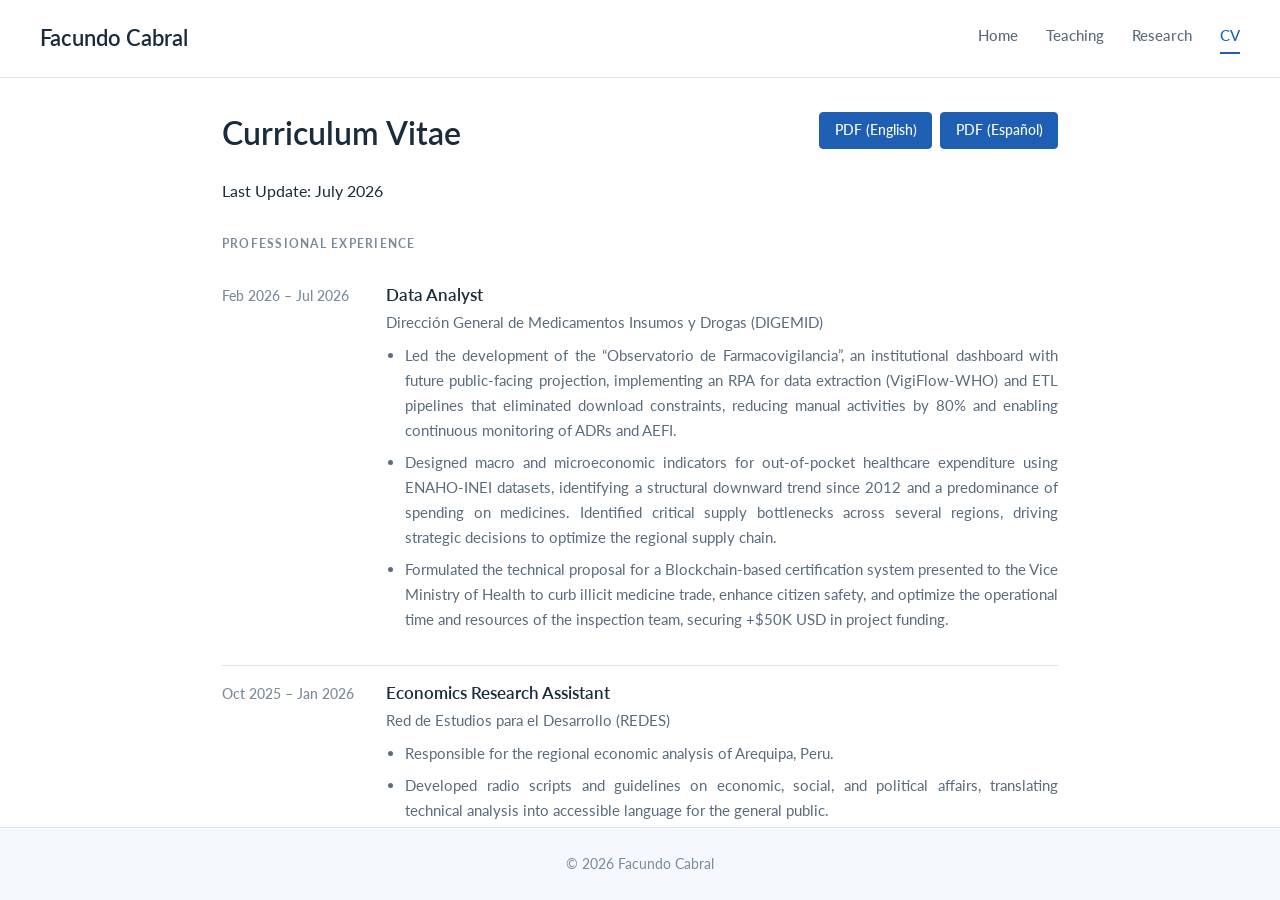
==== cv.html @ e1117934 "feat: july update" ====
<!DOCTYPE html>
<html lang="es">
<head>
  <meta charset="UTF-8">
  <meta name="viewport" content="width=device-width, initial-scale=1.0">
  <title>Facundo Cabral | CV</title>
  <meta name="description" content="Currículum Vitae de Facundo Cabral.">
  <link rel="icon" type="image/svg+xml" href="assets/favicon.png">
  <link rel="stylesheet" href="assets/css/styles.css">
</head>
<body>

  <header class="site-header">
    <div class="header-inner">
      <a href="index.html" class="site-title">Facundo Cabral</a>
      <nav class="site-nav">
        <a href="index.html">Home</a>
        <a href="teaching.html">Teaching</a>
        <a href="research.html">Research</a>
        <!--<a href="software.html">Software</a>-->
        <!--<a href="posts.html">Posts</a>-->
        <a href="cv.html" class="active">CV</a>
      </nav>
    </div>
  </header>

  <main class="page-single">

    <div style="display:flex;justify-content:space-between;align-items:flex-start;flex-wrap:wrap;gap:1rem;margin-bottom:1.5rem;">
      <h1 style="margin:0;">Curriculum Vitae</h1>
      <div style="display:flex;flex-wrap:wrap;gap:0.5rem;">
        <a href="assets/docs/cv_facv_en.pdf" target="_blank" rel="noopener noreferrer" class="btn btn-primary">PDF (English)</a>
        <a href="assets/docs/cv_facv_es.pdf" target="_blank" rel="noopener noreferrer" class="btn btn-primary">PDF (Español)</a>
      </div>
    </div>
    <p>Last Update: July 2026</p>

    <div class="cv-block">
      <h2 class="section-label">Professional Experience</h2>
      <div class="cv-entry">
        <div class="cv-date">Feb 2026 – Jul 2026</div>
        <div class="cv-detail">
          <div class="cv-detail">
            <h4>Data Analyst</h4>
            <p class="place">Dirección General de Medicamentos Insumos y Drogas (DIGEMID)</p>
            <ul class="cv-description">
                <li>Led the development of the “Observatorio de Farmacovigilancia”, an institutional dashboard with future public-facing projection, implementing an RPA for data extraction (VigiFlow-WHO) and ETL pipelines that eliminated download constraints, reducing manual activities by 80% and enabling continuous monitoring of ADRs and AEFI.</li>
                <li>Designed macro and microeconomic indicators for out-of-pocket healthcare expenditure using ENAHO-INEI datasets, identifying a structural downward trend since 2012 and a predominance of spending on medicines. Identified critical supply bottlenecks across several regions, driving strategic decisions to optimize the regional supply chain.</li>
                <li>Formulated the technical proposal for a Blockchain-based certification system presented to the Vice Ministry of Health to curb illicit medicine trade, enhance citizen safety, and optimize the operational time and resources of the inspection team, securing +$50K USD in project funding.</li>
            </ul>
        </div>
        </div>
      </div>
      <div class="cv-entry">
        <div class="cv-date">Oct 2025 – Jan 2026</div>
        <div class="cv-detail">
          <h4>Economics Research Assistant</h4>
          <p class="place">Red de Estudios para el Desarrollo (REDES)</p>
          <ul class="cv-description">
              <li>Responsible for the regional economic analysis of Arequipa, Peru.</li>
              <li>Developed radio scripts and guidelines on economic, social, and political affairs, translating technical analysis into accessible language for the general public.</li>
              <li>Processed official microdata (ENAHO, ENDES, EPEN, and Consulta Amigable) to construct structural indicators and descriptive visualizations for outreach products.</li>
          </ul>
      </div>
      </div>
      <div class="cv-entry">
        <div class="cv-date">Jun 2025 – Oct 2025</div>
        <div class="cv-detail">
          <h4>Engineering &amp; Data Intern</h4>
          <p class="place">BBVA in Peru</p>
          <ul class="cv-description">
              <li>Developed dashboards for analyzing and monitoring KPIs of disbursed mortgage loans (18MM+ PEN) and consumer loans (15MM+ PEN), enabling performance auditing of team metrics.</li>
              <li>Designed a Python ETL pipeline to process 50K+ records related to Net Promoter Score calculations in Operations factories, automating data loading and reducing manual intervention.</li>
          </ul>
      </div>
      </div>
    </div>

    <div class="cv-block">
      <h2 class="section-label">Education</h2>
      <div class="cv-entry">
        <div class="cv-date">Oct 2021 – Present</div>
        <div class="cv-detail">
          <h4>B.Sc. in Economics</h4>
          <p>Universidad Nacional Mayor de San Marcos (UNMSM)</p>
          <p> Thesis: <em>In progress</em></p>
          <p> GPA: 4.07 <em>(Top 10% of the class)</em></p>
        </div>
      </div>
    </div>
    
    <div class="cv-block">
      <h2 class="section-label">Software Skills</h2>
      <div class="skills-grid">
        <div class="skill-tag"><strong>Python</strong></div>
        <div class="skill-tag"><strong>R</strong></div>
        <div class="skill-tag"><strong>SQL</strong> (MS SQL Server)</div>
        <div class="skill-tag"><strong>Looker Studio</strong></div>
        <div class="skill-tag"><strong>Power BI</strong></div>
        <div class="skill-tag"><strong>Git / GitHub</strong></div>
        <div class="skill-tag"><strong>MS Excel</strong></div>
        <div class="skill-tag"><strong>MS Power Point</strong></div>
        <div class="skill-tag"><strong>MS Word</strong></div>
        <div class="skill-tag"><strong>LaTeX</strong></div>
        <div class="skill-tag"><strong>Quarto</strong></div>
      </div>
    </div>

    <div class="cv-block">
      <h2 class="section-label">Languages</h2>
      <ul>
        <li><strong>Spanish</strong> — Native</li>
        <li><strong>English</strong> — B1+</li>
      </ul>
    </div>

  </main>

  <footer class="site-footer">
    &copy; 2026 Facundo Cabral
  </footer>

</body>
</html>
---- assets/css/styles.css ----
@import url("https://fonts.googleapis.com/css2?family=Lato:ital,wght@0,300;0,400;0,700;0,900;1,300;1,400;1,700&display=swap");

/* =========================================================
   Portfolio – Professional Blue Theme
   ========================================================= */

:root {
  --color-bg: #ffffff;
  --color-surface: #f5f8fc;
  --color-surface-alt: #eef3fa;
  --color-border: #dde6f0;
  --color-text: #1a2b3c;
  --color-text-muted: #5a6b7c;
  --color-text-soft: #7a8a9a;
  --color-accent: #1f5fb3;
  --color-accent-hover: #154a8f;
  --color-accent-soft: #e6efff;

  --font-serif: "Lato", -apple-system, BlinkMacSystemFont, "Segoe UI", sans-serif;
  --font-sans: "Lato", -apple-system, BlinkMacSystemFont, "Segoe UI", sans-serif;
  --font-mono: "Lato", -apple-system, BlinkMacSystemFont, "Segoe UI", sans-serif;

  --max-width: 1200px;
  --sidebar-width: 280px;

  --radius-sm: 4px;
  --radius-md: 8px;
  --radius-lg: 12px;

  --shadow-sm: 0 1px 2px rgba(26, 43, 60, 0.04);
  --shadow-md: 0 4px 12px rgba(26, 43, 60, 0.08);

  --site-header-h: 4.5rem;
  --site-footer-h: 4.25rem;
}

* {
  box-sizing: border-box;
}

html {
  height: 100%;
  overflow: hidden;
  scroll-behavior: smooth;
}

body {
  margin: 0;
  padding: 0;
  height: 100%;
  overflow: hidden;
  font-family: var(--font-sans);
  font-size: 16px;
  line-height: 1.65;
  color: var(--color-text);
  background-color: var(--color-bg);
  -webkit-font-smoothing: antialiased;
  -moz-osx-font-smoothing: grayscale;
}

main {
  position: fixed;
  top: var(--site-header-h);
  bottom: var(--site-footer-h);
  left: 0;
  right: 0;
  overflow-y: auto;
  overscroll-behavior: contain;
}

/* =========================================================
   Typography
   ========================================================= */

h1, h2, h3, h4, h5, h6 {
  font-family: var(--font-serif);
  font-weight: 600;
  color: var(--color-text);
  margin-top: 0;
  line-height: 1.3;
}

h1 { font-size: 2rem; margin-bottom: 1rem; }
h2 { font-size: 1.6rem; margin-bottom: 0.85rem; }
h3 { font-size: 1.25rem; margin-bottom: 0.6rem; }
h4 { font-size: 1.05rem; margin-bottom: 0.5rem; }

p {
  margin: 0 0 1.1rem;
  text-align: justify;
}

a {
  color: var(--color-accent);
  text-decoration: none;
  border-bottom: 1px solid transparent;
  transition: color 0.15s ease, border-color 0.15s ease;
}

a:hover {
  color: var(--color-accent-hover);
  border-bottom-color: var(--color-accent-hover);
}

code {
  font-family: var(--font-mono);
  font-size: 0.9em;
  background: var(--color-surface);
  padding: 0.15em 0.4em;
  border-radius: var(--radius-sm);
  color: var(--color-text);
}

ul {
  padding-left: 1.4rem;
  margin: 0 0 1.1rem;
  text-align: justify;
}

ul li {
  margin-bottom: 0.5rem;
}

em { font-style: italic; }
strong { font-weight: 600; }

/* =========================================================
   Layout
   ========================================================= */

.site-header {
  position: fixed;
  top: 0;
  left: 0;
  right: 0;
  border-bottom: 1px solid var(--color-border);
  padding: 1.25rem 2rem;
  z-index: 100;
  backdrop-filter: blur(8px);
  background: rgba(255, 255, 255, 0.92);
}

.header-inner {
  max-width: var(--max-width);
  margin: 0 auto;
  display: flex;
  align-items: center;
  justify-content: space-between;
  gap: 1.5rem;
}

.site-title {
  font-family: var(--font-serif);
  font-size: 1.4rem;
  font-weight: 600;
  color: var(--color-text);
  border-bottom: none;
}

.site-title:hover {
  color: var(--color-accent);
  border-bottom: none;
}

.site-nav {
  display: flex;
  gap: 1.75rem;
}

.site-nav a {
  color: var(--color-text-muted);
  font-size: 0.95rem;
  font-weight: 500;
  border-bottom: 2px solid transparent;
  padding-bottom: 0.25rem;
}

.site-nav a:hover,
.site-nav a.active {
  color: var(--color-accent);
  border-bottom-color: var(--color-accent);
}

/* Main wrapper */

.page {
  max-width: var(--max-width);
  margin: 0 auto;
  padding: 2.5rem 2rem 4rem;
  display: grid;
  grid-template-columns: var(--sidebar-width) 1fr;
  gap: 3rem;
}

.page-single {
  max-width: 900px;
  margin: 0 auto;
  padding: 2.5rem 2rem 4rem;
}

/* =========================================================
   Sidebar
   ========================================================= */

.sidebar {
  background: var(--color-surface);
  border: 1px solid var(--color-border);
  border-radius: var(--radius-lg);
  padding: 1.75rem;
  position: sticky;
  top: 0;
  align-self: start;
}

.sidebar-photo {
  width: 100%;
  aspect-ratio: 1;
  border-radius: var(--radius-md);
  background: var(--color-accent-soft);
  margin-bottom: 1.25rem;
  overflow: hidden;
  display: block;
}

.sidebar-photo img {
  width: 100%;
  height: 100%;
  object-fit: cover;
  display: block;
}

.sidebar-name {
  font-family: var(--font-serif);
  font-size: 1.5rem;
  font-weight: 600;
  margin: 0 0 0.75rem;
  color: var(--color-text);
}

.sidebar-tags {
  list-style: none;
  padding: 0;
  margin: 0 0 1.5rem;
  font-size: 0.95rem;
  color: var(--color-text-muted);
}

.sidebar-tags li {
  margin-bottom: 0.25rem;
}

.sidebar-section-label {
  font-size: 0.75rem;
  font-weight: 600;
  letter-spacing: 0.08em;
  text-transform: uppercase;
  color: var(--color-text-soft);
  margin-bottom: 0.6rem;
}

.sidebar-links {
  list-style: none;
  padding: 0;
  margin: 0;
}

.sidebar-links li {
  margin-bottom: 0.55rem;
}

.sidebar-links a {
  display: flex;
  align-items: center;
  gap: 0.6rem;
  color: var(--color-text);
  font-size: 0.95rem;
  border-bottom: none;
}

.sidebar-links a:hover {
  color: var(--color-accent);
}

.sidebar-links svg {
  width: 18px;
  height: 18px;
  flex-shrink: 0;
  color: var(--color-accent);
}

/* =========================================================
   Content
   ========================================================= */

.content {
  min-width: 0;
}

.content p {
  font-size: 1.02rem;
  color: var(--color-text);
}

.section {
  margin-bottom: 3rem;
}

.section-label {
  font-size: 0.78rem;
  font-weight: 700;
  letter-spacing: 0.1em;
  text-transform: uppercase;
  color: var(--color-text-soft);
  margin: 2rem 0 1rem;
}

/* Affiliations row */

.affiliations {
  display: flex;
  flex-wrap: wrap;
  align-items: center;
  justify-content: center;
  gap: 2rem;
  margin-top: 20px;
}

/* Agregamos esto para quitar la línea del enlace */
.affiliations a {
  text-decoration: none;
  border-bottom: none;
  display: inline-block;
}

.affiliation-logo {
  height: 56px;
  width: auto;
  max-width: 110px;
  object-fit: contain;
  opacity: 0.65;
  filter: grayscale(100%);
  transition: opacity 0.2s, filter 0.2s, transform 0.2s;
  /* Asegura que no haya bordes fantasmas */
  border: none; 
  display: block; 
}

.affiliation-logo:hover {
  opacity: 1;
  filter: grayscale(0%);
  transform: scale(1.05); /* Un ligero toque para que se sienta interactivo */
}

/* Card list (papers, posts, software) */

.card-list {
  list-style: none;
  padding: 0;
  margin: 0;
  display: flex;
  flex-direction: column;
  gap: 1.25rem;
}

.card {
  background: var(--color-bg);
  border: 1px solid var(--color-border);
  border-radius: var(--radius-md);
  padding: 1.5rem 1.75rem;
  transition: border-color 0.2s, box-shadow 0.2s;
}

.card:hover {
  border-color: var(--color-accent);
  box-shadow: var(--shadow-md);
}

.card-meta {
  font-size: 0.85rem;
  color: var(--color-text-soft);
  margin-bottom: 0.5rem;
  display: flex;
  flex-wrap: wrap;
  gap: 0.75rem;
}

.card-meta .badge {
  background: var(--color-accent-soft);
  color: var(--color-accent-hover);
  padding: 0.15rem 0.55rem;
  border-radius: 999px;
  font-size: 0.75rem;
  font-weight: 600;
  text-transform: uppercase;
  letter-spacing: 0.05em;
}

.card-title {
  font-family: var(--font-serif);
  font-size: 1.15rem;
  font-weight: 600;
  margin: 0 0 0.5rem;
  color: var(--color-text);
}

.card-subtitle {
  font-size: 0.95rem;
  color: var(--color-text-muted);
  margin: 0 0 0.75rem;
  font-style: italic;
}

.card-description {
  font-size: 0.95rem;
  color: var(--color-text-muted);
  margin: 0 0 0.75rem;
}

.card-actions {
  display: flex;
  flex-wrap: wrap;
  gap: 0.5rem;
  margin-top: 0.75rem;
}

.btn {
  display: inline-block;
  padding: 0.4rem 0.9rem;
  border-radius: var(--radius-sm);
  font-size: 0.85rem;
  font-weight: 500;
  border: 1px solid var(--color-border);
  background: var(--color-bg);
  color: var(--color-text);
  cursor: pointer;
  transition: all 0.15s ease;
  text-decoration: none;
  border-bottom: 1px solid var(--color-border);
}

.btn:hover {
  background: var(--color-accent);
  color: white;
  border-color: var(--color-accent);
}

.btn-primary {
  background: var(--color-accent);
  color: white;
  border-color: var(--color-accent);
}

.btn-primary:hover {
  background: var(--color-accent-hover);
  border-color: var(--color-accent-hover);
  color: white;
}

/* Recent Updates list */

.updates {
  list-style: disc;
  padding-left: 1.4rem;
  margin: 0;
}

.updates li {
  margin-bottom: 0.85rem;
  color: var(--color-text);
  font-size: 1.02rem;
}

/* CV layout */

.cv-block {
  margin-bottom: 2rem;
}

.cv-entry {
  display: grid;
  grid-template-columns: 140px 1fr;
  gap: 1.5rem;
  padding: 1rem 0;
  border-bottom: 1px solid var(--color-border);
}

.cv-entry:last-child {
  border-bottom: none;
}

.cv-date {
  font-size: 0.9rem;
  color: var(--color-text-soft);
  font-weight: 500;
}

.cv-detail h4 {
  margin: 0 0 0.25rem;
  font-family: var(--font-sans);
  font-size: 1.05rem;
  font-weight: 600;
}

.cv-detail .place {
  color: var(--color-text-muted);
  font-size: 0.95rem;
  margin: 0 0 0.4rem;
}

.cv-detail p {
  font-size: 0.95rem;
  color: var(--color-text-muted);
  margin: 0;
}

.cv-description {
  padding-left: 1.2rem; /* Reduce el espacio a la izquierda */
  margin-top: 0.5rem;   /* Espacio entre el nombre del lugar y la lista */
}

.cv-description li {
  font-size: 0.95rem;   /* Tamaño adecuado para descripciones de CV */
  color: var(--color-text-muted);
  margin-bottom: 0.4rem;
  text-align: justify;  /* Mantiene el estilo justificado que pediste */
}

.skills-grid {
  display: grid;
  grid-template-columns: repeat(auto-fill, minmax(200px, 1fr));
  gap: 1rem;
}

.skill-tag {
  background: var(--color-surface);
  border: 1px solid var(--color-border);
  padding: 0.5rem 0.85rem;
  border-radius: var(--radius-sm);
  font-size: 0.9rem;
  color: var(--color-text);
}

/* =========================================================
   Footer
   ========================================================= */

.site-footer {
  position: fixed;
  bottom: 0;
  left: 0;
  right: 0;
  z-index: 100;
  background: var(--color-surface);
  border-top: 1px solid var(--color-border);
  padding: 1.5rem 2rem;
  text-align: center;
  color: var(--color-text-soft);
  font-size: 0.9rem;
}

/* =========================================================
   Responsive
   ========================================================= */

@media (max-width: 900px) {
  :root {
    --site-header-h: 6.5rem;
  }

  .page {
    grid-template-columns: 1fr;
    gap: 2rem;
    padding: 1.5rem 1.25rem 3rem;
  }

  .sidebar {
    position: static;
    max-width: 380px;
    margin: 0 auto;
  }

  .header-inner {
    flex-direction: column;
    gap: 0.75rem;
  }

  .site-nav {
    flex-wrap: wrap;
    justify-content: center;
    gap: 1rem;
  }

  .cv-entry {
    grid-template-columns: 1fr;
    gap: 0.5rem;
  }
}

@media (max-width: 480px) {
  :root {
    --site-header-h: 7rem;
  }

  h1 { font-size: 1.6rem; }
  h2 { font-size: 1.35rem; }
  .site-header { padding: 1rem; }
  .site-title { font-size: 1.2rem; }
}
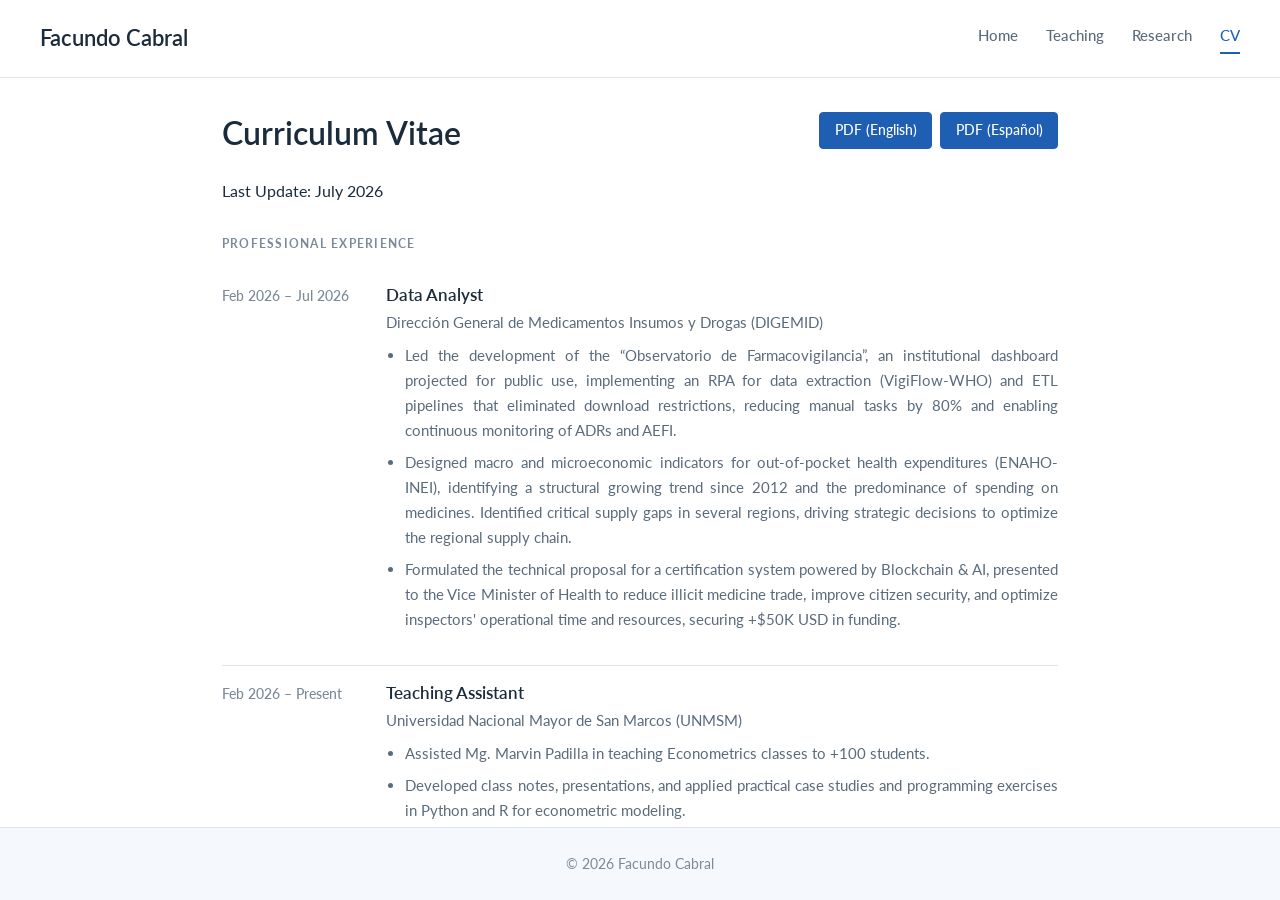
==== commit 1a05ee71: "feat: sync site with updated CVs and fix layout Co-authored-by: Cursor <cursoragent@cursor.com>" ====
--- a/cv.html
+++ b/cv.html
@@ -40,39 +40,36 @@
       <div class="cv-entry">
         <div class="cv-date">Feb 2026 – Jul 2026</div>
         <div class="cv-detail">
-          <div class="cv-detail">
-            <h4>Data Analyst</h4>
-            <p class="place">Dirección General de Medicamentos Insumos y Drogas (DIGEMID)</p>
-            <ul class="cv-description">
-                <li>Led the development of the “Observatorio de Farmacovigilancia”, an institutional dashboard with future public-facing projection, implementing an RPA for data extraction (VigiFlow-WHO) and ETL pipelines that eliminated download constraints, reducing manual activities by 80% and enabling continuous monitoring of ADRs and AEFI.</li>
-                <li>Designed macro and microeconomic indicators for out-of-pocket healthcare expenditure using ENAHO-INEI datasets, identifying a structural downward trend since 2012 and a predominance of spending on medicines. Identified critical supply bottlenecks across several regions, driving strategic decisions to optimize the regional supply chain.</li>
-                <li>Formulated the technical proposal for a Blockchain-based certification system presented to the Vice Ministry of Health to curb illicit medicine trade, enhance citizen safety, and optimize the operational time and resources of the inspection team, securing +$50K USD in project funding.</li>
-            </ul>
-        </div>
+          <h4>Data Analyst</h4>
+          <p class="place">Dirección General de Medicamentos Insumos y Drogas (DIGEMID)</p>
+          <ul class="cv-description">
+            <li>Led the development of the “Observatorio de Farmacovigilancia”, an institutional dashboard projected for public use, implementing an RPA for data extraction (VigiFlow-WHO) and ETL pipelines that eliminated download restrictions, reducing manual tasks by 80% and enabling continuous monitoring of ADRs and AEFI.</li>
+            <li>Designed macro and microeconomic indicators for out-of-pocket health expenditures (ENAHO-INEI), identifying a structural growing trend since 2012 and the predominance of spending on medicines. Identified critical supply gaps in several regions, driving strategic decisions to optimize the regional supply chain.</li>
+            <li>Formulated the technical proposal for a certification system powered by Blockchain &amp; AI, presented to the Vice Minister of Health to reduce illicit medicine trade, improve citizen security, and optimize inspectors' operational time and resources, securing +$50K USD in funding.</li>
+          </ul>
         </div>
       </div>
       <div class="cv-entry">
-        <div class="cv-date">Oct 2025 – Jan 2026</div>
+        <div class="cv-date">Feb 2026 – Present</div>
         <div class="cv-detail">
-          <h4>Economics Research Assistant</h4>
-          <p class="place">Red de Estudios para el Desarrollo (REDES)</p>
+          <h4>Teaching Assistant</h4>
+          <p class="place">Universidad Nacional Mayor de San Marcos (UNMSM)</p>
           <ul class="cv-description">
-              <li>Responsible for the regional economic analysis of Arequipa, Peru.</li>
-              <li>Developed radio scripts and guidelines on economic, social, and political affairs, translating technical analysis into accessible language for the general public.</li>
-              <li>Processed official microdata (ENAHO, ENDES, EPEN, and Consulta Amigable) to construct structural indicators and descriptive visualizations for outreach products.</li>
+            <li>Assisted Mg. Marvin Padilla in teaching Econometrics classes to +100 students.</li>
+            <li>Developed class notes, presentations, and applied practical case studies and programming exercises in Python and R for econometric modeling.</li>
           </ul>
-      </div>
+        </div>
       </div>
       <div class="cv-entry">
         <div class="cv-date">Jun 2025 – Oct 2025</div>
         <div class="cv-detail">
           <h4>Engineering &amp; Data Intern</h4>
-          <p class="place">BBVA in Peru</p>
+          <p class="place">BBVA</p>
           <ul class="cv-description">
-              <li>Developed dashboards for analyzing and monitoring KPIs of disbursed mortgage loans (18MM+ PEN) and consumer loans (15MM+ PEN), enabling performance auditing of team metrics.</li>
-              <li>Designed a Python ETL pipeline to process 50K+ records related to Net Promoter Score calculations in Operations factories, automating data loading and reducing manual intervention.</li>
+            <li>Developed dashboards in Looker Studio for analyzing and monitoring KPIs of bank loans (+$18M PEN) and consumer loans (+$15M PEN), enabling performance audits of third-party metrics.</li>
+            <li>Designed an ETL pipeline in Python to process +50K records related to Net Promoter Score (NPS) calculation in operations departments, automating data ingestion and reducing manual workload by +2 hours.</li>
           </ul>
-      </div>
+        </div>
       </div>
     </div>
 
@@ -81,28 +78,71 @@
       <div class="cv-entry">
         <div class="cv-date">Oct 2021 – Present</div>
         <div class="cv-detail">
-          <h4>B.Sc. in Economics</h4>
-          <p>Universidad Nacional Mayor de San Marcos (UNMSM)</p>
-          <p> Thesis: <em>In progress</em></p>
-          <p> GPA: 4.07 <em>(Top 10% of the class)</em></p>
+          <h4>B.S. in Economics | concentration in Financial Analysis</h4>
+          <p class="place">Universidad Nacional Mayor de San Marcos (UNMSM)</p>
+          <ul class="cv-description">
+            <li>Academic Performance: Outstanding Student. 5th in class. GPA: 4.07.</li>
+            <li>Key Coursework: Statistics, Econometrics, Macroeconomics, and Microeconomics.</li>
+            <li>Honors: Invited by academic merit to the breakfast presentation of the XXVII PEXT SBS.</li>
+          </ul>
+        </div>
+      </div>
+      <div class="cv-entry">
+        <div class="cv-date">Sep 2025 – Jan 2026</div>
+        <div class="cv-detail">
+          <h4>Techy Winter Lab – Cohort I</h4>
+          <p class="place">Techy Data Science School</p>
+          <ul class="cv-description">
+            <li>Ranked 5th in class. Selected as one of 17 scholarship recipients (&lt;15% acceptance rate) for a Data Science Bootcamp designed to boost the technical skills of public university students. Received intensive training in Python, ranging from programming fundamentals to advanced Machine Learning.</li>
+          </ul>
         </div>
       </div>
     </div>
-    
+
+    <div class="cv-block">
+      <h2 class="section-label">Leadership &amp; Impact</h2>
+      <div class="cv-entry">
+        <div class="cv-date">Mar 2026 – Jun 2026</div>
+        <div class="cv-detail">
+          <h4>Mentor</h4>
+          <p class="place">Techy Data Science School</p>
+          <ul class="cv-description">
+            <li>Supported the tracking and technical skill development of 4 scholarship recipients in the Techy Women 2026 program. Taught EDA processes, data visualization, insights generation, AI applications, and corporate-style presentation delivery.</li>
+          </ul>
+        </div>
+      </div>
+    </div>
+
+    <div class="cv-block">
+      <h2 class="section-label">Awards &amp; Scholarships</h2>
+      <ul>
+        <li>1st Place Winner, Datathon Sunass 2nd Edition – Commercial Category, Costa Centro Macro-region (2026).</li>
+        <li>Top 4 Finalist, Hackathon Rimac 2025 – Healthcare &amp; Data Challenge (2025).</li>
+        <li>PMESUT Scholar, English language proficiency improvement program. Completed coursework at Idiomas PUCP, achieving a B1+ level.</li>
+      </ul>
+    </div>
+
     <div class="cv-block">
       <h2 class="section-label">Software Skills</h2>
       <div class="skills-grid">
         <div class="skill-tag"><strong>Python</strong></div>
         <div class="skill-tag"><strong>R</strong></div>
-        <div class="skill-tag"><strong>SQL</strong> (MS SQL Server)</div>
+        <div class="skill-tag"><strong>Stata</strong></div>
+        <div class="skill-tag"><strong>SQL</strong></div>
+        <div class="skill-tag"><strong>Excel</strong></div>
+        <div class="skill-tag"><strong>PowerPoint</strong></div>
+        <div class="skill-tag"><strong>Git / GitHub</strong></div>
         <div class="skill-tag"><strong>Looker Studio</strong></div>
         <div class="skill-tag"><strong>Power BI</strong></div>
-        <div class="skill-tag"><strong>Git / GitHub</strong></div>
-        <div class="skill-tag"><strong>MS Excel</strong></div>
-        <div class="skill-tag"><strong>MS Power Point</strong></div>
-        <div class="skill-tag"><strong>MS Word</strong></div>
-        <div class="skill-tag"><strong>LaTeX</strong></div>
-        <div class="skill-tag"><strong>Quarto</strong></div>
+      </div>
+    </div>
+
+    <div class="cv-block">
+      <h2 class="section-label">AI &amp; LLMs</h2>
+      <div class="skills-grid">
+        <div class="skill-tag"><strong>Gemini</strong></div>
+        <div class="skill-tag"><strong>Claude</strong></div>
+        <div class="skill-tag"><strong>Cursor</strong></div>
       </div>
     </div>
 
--- a/assets/css/styles.css
+++ b/assets/css/styles.css
@@ -66,6 +66,12 @@
   right: 0;
   overflow-y: auto;
   overscroll-behavior: contain;
+  scrollbar-width: none;
+  -ms-overflow-style: none;
+}
+
+main::-webkit-scrollbar {
+  display: none;
 }
 
 /* =========================================================
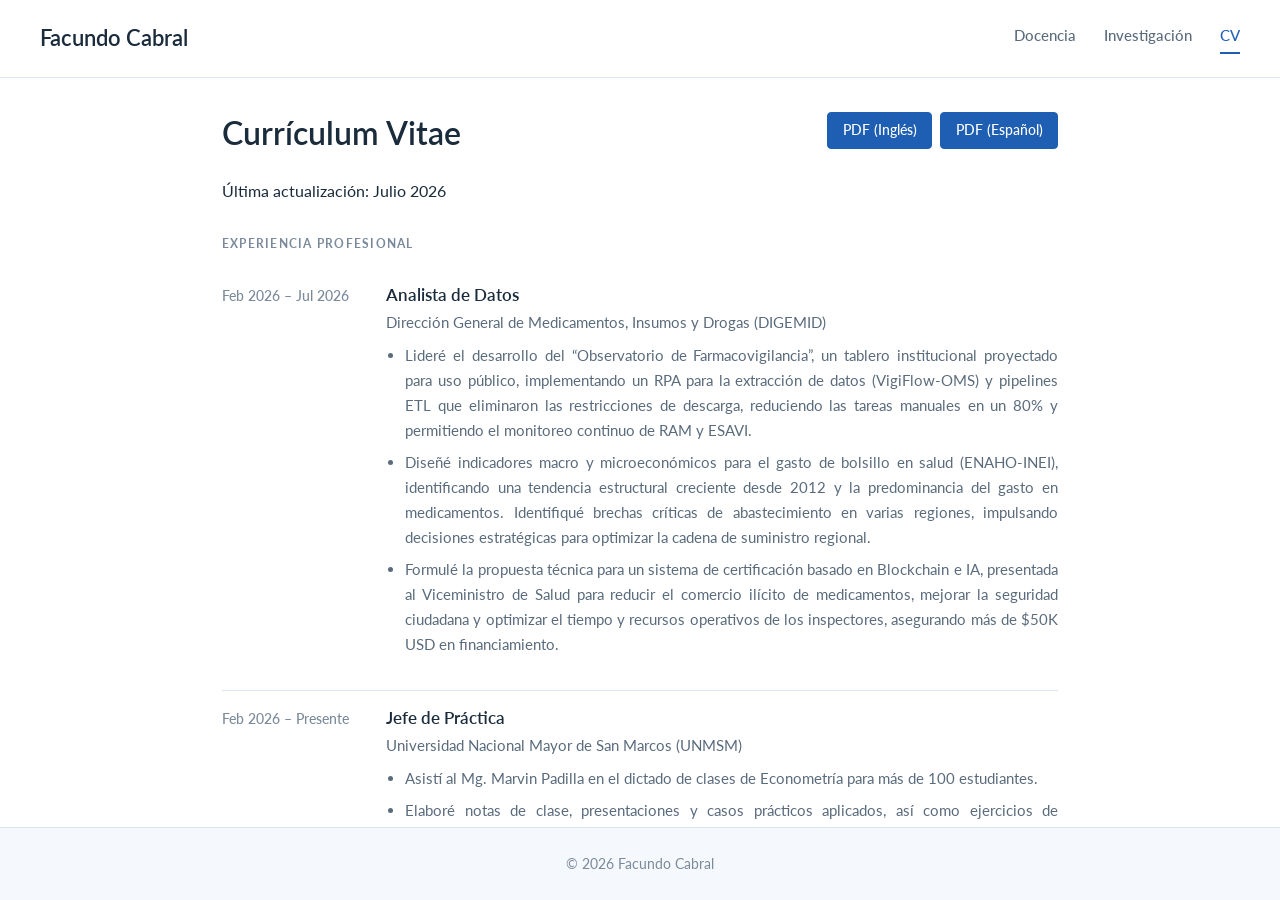
==== commit b40debe2: "feat: use header name as home link and refresh Spanish site copy Co-authored-by: Cursor <cursoragent" ====
--- a/cv.html
+++ b/cv.html
@@ -14,11 +14,10 @@
     <div class="header-inner">
       <a href="index.html" class="site-title">Facundo Cabral</a>
       <nav class="site-nav">
-        <a href="index.html">Home</a>
-        <a href="teaching.html">Teaching</a>
-        <a href="research.html">Research</a>
+        <a href="teaching.html">Docencia</a>
+        <a href="research.html">Investigación</a>
         <!--<a href="software.html">Software</a>-->
-        <!--<a href="posts.html">Posts</a>-->
+        <!--<a href="posts.html">Publicaciones</a>-->
         <a href="cv.html" class="active">CV</a>
       </nav>
     </div>
@@ -27,103 +26,103 @@
   <main class="page-single">
 
     <div style="display:flex;justify-content:space-between;align-items:flex-start;flex-wrap:wrap;gap:1rem;margin-bottom:1.5rem;">
-      <h1 style="margin:0;">Curriculum Vitae</h1>
+      <h1 style="margin:0;">Currículum Vitae</h1>
       <div style="display:flex;flex-wrap:wrap;gap:0.5rem;">
-        <a href="assets/docs/cv_facv_en.pdf" target="_blank" rel="noopener noreferrer" class="btn btn-primary">PDF (English)</a>
+        <a href="assets/docs/cv_facv_en.pdf" target="_blank" rel="noopener noreferrer" class="btn btn-primary">PDF (Inglés)</a>
         <a href="assets/docs/cv_facv_es.pdf" target="_blank" rel="noopener noreferrer" class="btn btn-primary">PDF (Español)</a>
       </div>
     </div>
-    <p>Last Update: July 2026</p>
+    <p>Última actualización: Julio 2026</p>
 
     <div class="cv-block">
-      <h2 class="section-label">Professional Experience</h2>
+      <h2 class="section-label">Experiencia Profesional</h2>
       <div class="cv-entry">
         <div class="cv-date">Feb 2026 – Jul 2026</div>
         <div class="cv-detail">
-          <h4>Data Analyst</h4>
-          <p class="place">Dirección General de Medicamentos Insumos y Drogas (DIGEMID)</p>
+          <h4>Analista de Datos</h4>
+          <p class="place">Dirección General de Medicamentos, Insumos y Drogas (DIGEMID)</p>
           <ul class="cv-description">
-            <li>Led the development of the “Observatorio de Farmacovigilancia”, an institutional dashboard projected for public use, implementing an RPA for data extraction (VigiFlow-WHO) and ETL pipelines that eliminated download restrictions, reducing manual tasks by 80% and enabling continuous monitoring of ADRs and AEFI.</li>
-            <li>Designed macro and microeconomic indicators for out-of-pocket health expenditures (ENAHO-INEI), identifying a structural growing trend since 2012 and the predominance of spending on medicines. Identified critical supply gaps in several regions, driving strategic decisions to optimize the regional supply chain.</li>
-            <li>Formulated the technical proposal for a certification system powered by Blockchain &amp; AI, presented to the Vice Minister of Health to reduce illicit medicine trade, improve citizen security, and optimize inspectors' operational time and resources, securing +$50K USD in funding.</li>
+            <li>Lideré el desarrollo del “Observatorio de Farmacovigilancia”, un tablero institucional proyectado para uso público, implementando un RPA para la extracción de datos (VigiFlow-OMS) y pipelines ETL que eliminaron las restricciones de descarga, reduciendo las tareas manuales en un 80% y permitiendo el monitoreo continuo de RAM y ESAVI.</li>
+            <li>Diseñé indicadores macro y microeconómicos para el gasto de bolsillo en salud (ENAHO-INEI), identificando una tendencia estructural creciente desde 2012 y la predominancia del gasto en medicamentos. Identifiqué brechas críticas de abastecimiento en varias regiones, impulsando decisiones estratégicas para optimizar la cadena de suministro regional.</li>
+            <li>Formulé la propuesta técnica para un sistema de certificación basado en Blockchain e IA, presentada al Viceministro de Salud para reducir el comercio ilícito de medicamentos, mejorar la seguridad ciudadana y optimizar el tiempo y recursos operativos de los inspectores, asegurando más de $50K USD en financiamiento.</li>
           </ul>
         </div>
       </div>
       <div class="cv-entry">
-        <div class="cv-date">Feb 2026 – Present</div>
+        <div class="cv-date">Feb 2026 – Presente</div>
         <div class="cv-detail">
-          <h4>Teaching Assistant</h4>
+          <h4>Jefe de Práctica</h4>
           <p class="place">Universidad Nacional Mayor de San Marcos (UNMSM)</p>
           <ul class="cv-description">
-            <li>Assisted Mg. Marvin Padilla in teaching Econometrics classes to +100 students.</li>
-            <li>Developed class notes, presentations, and applied practical case studies and programming exercises in Python and R for econometric modeling.</li>
+            <li>Asistí al Mg. Marvin Padilla en el dictado de clases de Econometría para más de 100 estudiantes.</li>
+            <li>Elaboré notas de clase, presentaciones y casos prácticos aplicados, así como ejercicios de programación en Python y R para modelado econométrico.</li>
           </ul>
         </div>
       </div>
       <div class="cv-entry">
         <div class="cv-date">Jun 2025 – Oct 2025</div>
         <div class="cv-detail">
-          <h4>Engineering &amp; Data Intern</h4>
+          <h4>Practicante de Ingeniería y Datos</h4>
           <p class="place">BBVA</p>
           <ul class="cv-description">
-            <li>Developed dashboards in Looker Studio for analyzing and monitoring KPIs of bank loans (+$18M PEN) and consumer loans (+$15M PEN), enabling performance audits of third-party metrics.</li>
-            <li>Designed an ETL pipeline in Python to process +50K records related to Net Promoter Score (NPS) calculation in operations departments, automating data ingestion and reducing manual workload by +2 hours.</li>
+            <li>Desarrollé paneles en Looker Studio para el análisis y seguimiento de KPIs de préstamos bancarios (+S/ 18M) y préstamos de consumo (+S/ 15M), facilitando auditorías de desempeño sobre métricas de terceros.</li>
+            <li>Diseñé un pipeline ETL en Python para procesar más de 50K registros vinculados al cálculo del Net Promoter Score (NPS) en áreas operativas, automatizando la ingesta de datos y reduciendo la carga de trabajo manual en más de 2 horas.</li>
           </ul>
         </div>
       </div>
     </div>
 
     <div class="cv-block">
-      <h2 class="section-label">Education</h2>
+      <h2 class="section-label">Educación</h2>
       <div class="cv-entry">
-        <div class="cv-date">Oct 2021 – Present</div>
+        <div class="cv-date">Oct 2021 – Presente</div>
         <div class="cv-detail">
-          <h4>B.S. in Economics | concentration in Financial Analysis</h4>
+          <h4>Licenciatura en Economía | Especialización en Análisis Financiero</h4>
           <p class="place">Universidad Nacional Mayor de San Marcos (UNMSM)</p>
           <ul class="cv-description">
-            <li>Academic Performance: Outstanding Student. 5th in class. GPA: 4.07.</li>
-            <li>Key Coursework: Statistics, Econometrics, Macroeconomics, and Microeconomics.</li>
-            <li>Honors: Invited by academic merit to the breakfast presentation of the XXVII PEXT SBS.</li>
+            <li>Rendimiento Académico: Alumno Destacado. 5.º puesto de la promoción. Promedio ponderado: 4.07.</li>
+            <li>Cursos Clave: Estadística, Econometría, Macroeconomía y Microeconomía.</li>
+            <li>Distinciones: Invitado por mérito académico al desayuno de presentación del XXVII PEXT SBS.</li>
           </ul>
         </div>
       </div>
       <div class="cv-entry">
-        <div class="cv-date">Sep 2025 – Jan 2026</div>
+        <div class="cv-date">Sep 2025 – Ene 2026</div>
         <div class="cv-detail">
-          <h4>Techy Winter Lab – Cohort I</h4>
+          <h4>Techy Winter Lab – Cohorte I</h4>
           <p class="place">Techy Data Science School</p>
           <ul class="cv-description">
-            <li>Ranked 5th in class. Selected as one of 17 scholarship recipients (&lt;15% acceptance rate) for a Data Science Bootcamp designed to boost the technical skills of public university students. Received intensive training in Python, ranging from programming fundamentals to advanced Machine Learning.</li>
+            <li>5.º puesto de la cohorte. Seleccionado como uno de los 17 becarios (tasa de aceptación menor al 15%) para un Bootcamp de Ciencia de Datos orientado a potenciar habilidades técnicas de estudiantes de universidades públicas. Recibí formación intensiva en Python, desde fundamentos de programación hasta Machine Learning avanzado.</li>
           </ul>
         </div>
       </div>
     </div>
 
     <div class="cv-block">
-      <h2 class="section-label">Leadership &amp; Impact</h2>
+      <h2 class="section-label">Liderazgo e Impacto</h2>
       <div class="cv-entry">
         <div class="cv-date">Mar 2026 – Jun 2026</div>
         <div class="cv-detail">
           <h4>Mentor</h4>
           <p class="place">Techy Data Science School</p>
           <ul class="cv-description">
-            <li>Supported the tracking and technical skill development of 4 scholarship recipients in the Techy Women 2026 program. Taught EDA processes, data visualization, insights generation, AI applications, and corporate-style presentation delivery.</li>
+            <li>Apoyé en el seguimiento y desarrollo de habilidades técnicas de 4 becarias en el programa Techy Women 2026. Impartí procesos de EDA, visualización de datos, generación de insights, aplicaciones de IA y presentaciones efectivas de estilo corporativo.</li>
           </ul>
         </div>
       </div>
     </div>
 
     <div class="cv-block">
-      <h2 class="section-label">Awards &amp; Scholarships</h2>
+      <h2 class="section-label">Premios y Becas</h2>
       <ul>
-        <li>1st Place Winner, Datathon Sunass 2nd Edition – Commercial Category, Costa Centro Macro-region (2026).</li>
-        <li>Top 4 Finalist, Hackathon Rimac 2025 – Healthcare &amp; Data Challenge (2025).</li>
-        <li>PMESUT Scholar, English language proficiency improvement program. Completed coursework at Idiomas PUCP, achieving a B1+ level.</li>
+        <li>1.er Puesto, Datatón Sunass 2.ª Edición – Categoría Comercial, Macroregión Costa Centro (2026).</li>
+        <li>Top 4 Finalista, Hackatón Rimac 2025 – Desafío Salud &amp; Datos (2025).</li>
+        <li>Becario PMESUT, programa de fortalecimiento de competencias en inglés. Cursado en Idiomas PUCP, alcanzando el nivel B1+.</li>
       </ul>
     </div>
 
     <div class="cv-block">
-      <h2 class="section-label">Software Skills</h2>
+      <h2 class="section-label">Habilidades de Software</h2>
       <div class="skills-grid">
         <div class="skill-tag"><strong>Python</strong></div>
         <div class="skill-tag"><strong>R</strong></div>
@@ -138,7 +137,7 @@
     </div>
 
     <div class="cv-block">
-      <h2 class="section-label">AI &amp; LLMs</h2>
+      <h2 class="section-label">IA y LLMs</h2>
       <div class="skills-grid">
         <div class="skill-tag"><strong>Gemini</strong></div>
         <div class="skill-tag"><strong>Claude</strong></div>
@@ -147,10 +146,10 @@
     </div>
 
     <div class="cv-block">
-      <h2 class="section-label">Languages</h2>
+      <h2 class="section-label">Idiomas</h2>
       <ul>
-        <li><strong>Spanish</strong> — Native</li>
-        <li><strong>English</strong> — B1+</li>
+        <li><strong>Español</strong> — Nativo</li>
+        <li><strong>Inglés</strong> — B1+</li>
       </ul>
     </div>
 
@@ -161,4 +160,4 @@
   </footer>
 
 </body>
-</html>
+</html>
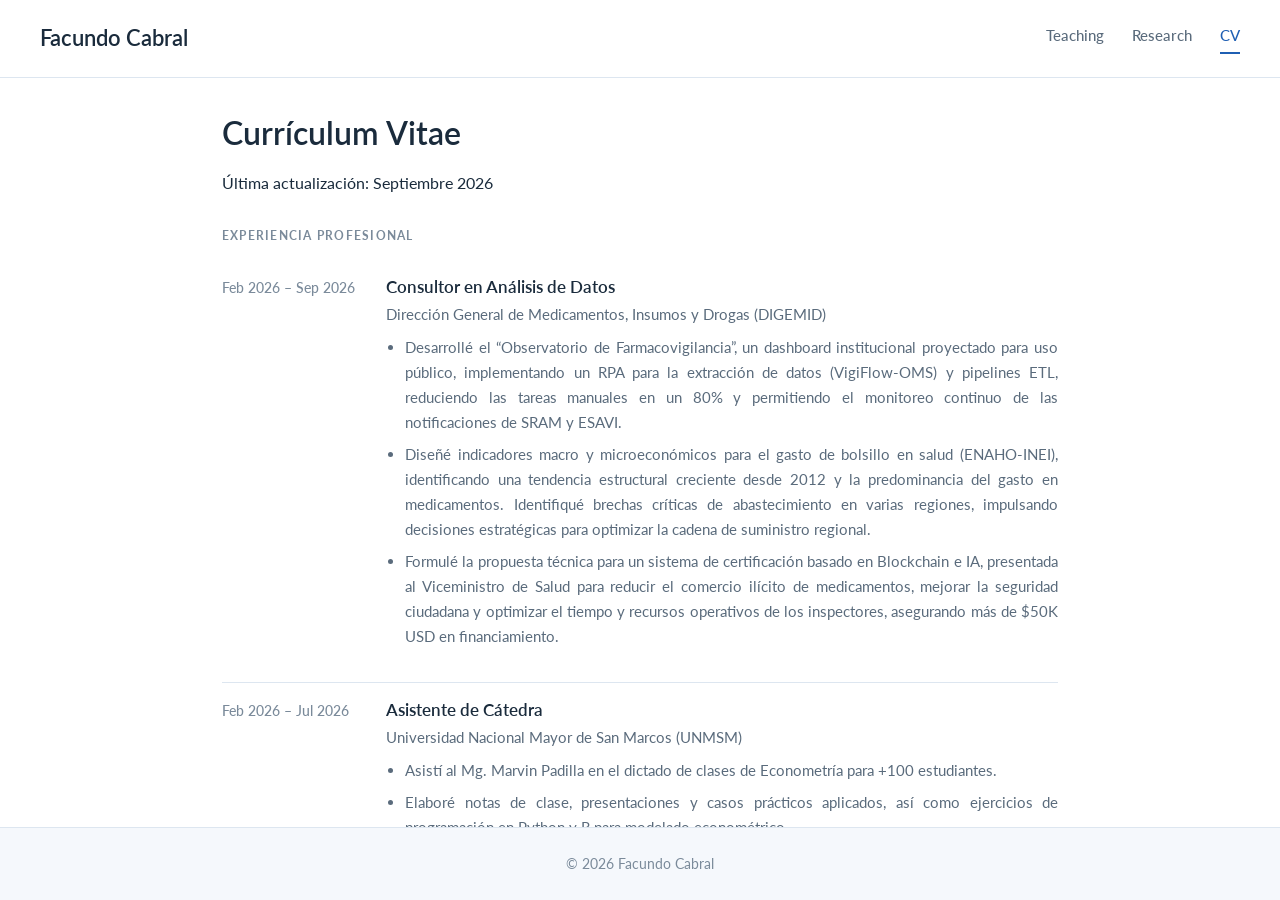
==== commit 38d04cd8: "fix: restore English CV nav, drop PDF buttons, and disable LaTeX session links Co-authored-by: Curso" ====
--- a/cv.html
+++ b/cv.html
@@ -14,10 +14,10 @@
     <div class="header-inner">
       <a href="index.html" class="site-title">Facundo Cabral</a>
       <nav class="site-nav">
-        <a href="teaching.html">Docencia</a>
-        <a href="research.html">Investigación</a>
+        <a href="teaching.html">Teaching</a>
+        <a href="research.html">Research</a>
         <!--<a href="software.html">Software</a>-->
-        <!--<a href="posts.html">Publicaciones</a>-->
+        <!--<a href="posts.html">Posts</a>-->
         <a href="cv.html" class="active">CV</a>
       </nav>
     </div>
@@ -25,36 +25,30 @@
 
   <main class="page-single">
 
-    <div style="display:flex;justify-content:space-between;align-items:flex-start;flex-wrap:wrap;gap:1rem;margin-bottom:1.5rem;">
-      <h1 style="margin:0;">Currículum Vitae</h1>
-      <div style="display:flex;flex-wrap:wrap;gap:0.5rem;">
-        <a href="assets/docs/cv_facv_en.pdf" target="_blank" rel="noopener noreferrer" class="btn btn-primary">PDF (Inglés)</a>
-        <a href="assets/docs/cv_facv_es.pdf" target="_blank" rel="noopener noreferrer" class="btn btn-primary">PDF (Español)</a>
-      </div>
-    </div>
-    <p>Última actualización: Julio 2026</p>
+    <h1>Currículum Vitae</h1>
+    <p>Última actualización: Septiembre 2026</p>
 
     <div class="cv-block">
       <h2 class="section-label">Experiencia Profesional</h2>
       <div class="cv-entry">
-        <div class="cv-date">Feb 2026 – Jul 2026</div>
+        <div class="cv-date">Feb 2026 – Sep 2026</div>
         <div class="cv-detail">
-          <h4>Analista de Datos</h4>
+          <h4>Consultor en Análisis de Datos</h4>
           <p class="place">Dirección General de Medicamentos, Insumos y Drogas (DIGEMID)</p>
           <ul class="cv-description">
-            <li>Lideré el desarrollo del “Observatorio de Farmacovigilancia”, un tablero institucional proyectado para uso público, implementando un RPA para la extracción de datos (VigiFlow-OMS) y pipelines ETL que eliminaron las restricciones de descarga, reduciendo las tareas manuales en un 80% y permitiendo el monitoreo continuo de RAM y ESAVI.</li>
+            <li>Desarrollé el “Observatorio de Farmacovigilancia”, un dashboard institucional proyectado para uso público, implementando un RPA para la extracción de datos (VigiFlow-OMS) y pipelines ETL, reduciendo las tareas manuales en un 80% y permitiendo el monitoreo continuo de las notificaciones de SRAM y ESAVI.</li>
             <li>Diseñé indicadores macro y microeconómicos para el gasto de bolsillo en salud (ENAHO-INEI), identificando una tendencia estructural creciente desde 2012 y la predominancia del gasto en medicamentos. Identifiqué brechas críticas de abastecimiento en varias regiones, impulsando decisiones estratégicas para optimizar la cadena de suministro regional.</li>
             <li>Formulé la propuesta técnica para un sistema de certificación basado en Blockchain e IA, presentada al Viceministro de Salud para reducir el comercio ilícito de medicamentos, mejorar la seguridad ciudadana y optimizar el tiempo y recursos operativos de los inspectores, asegurando más de $50K USD en financiamiento.</li>
           </ul>
         </div>
       </div>
       <div class="cv-entry">
-        <div class="cv-date">Feb 2026 – Presente</div>
+        <div class="cv-date">Feb 2026 – Jul 2026</div>
         <div class="cv-detail">
-          <h4>Jefe de Práctica</h4>
+          <h4>Asistente de Cátedra</h4>
           <p class="place">Universidad Nacional Mayor de San Marcos (UNMSM)</p>
           <ul class="cv-description">
-            <li>Asistí al Mg. Marvin Padilla en el dictado de clases de Econometría para más de 100 estudiantes.</li>
+            <li>Asistí al Mg. Marvin Padilla en el dictado de clases de Econometría para +100 estudiantes.</li>
             <li>Elaboré notas de clase, presentaciones y casos prácticos aplicados, así como ejercicios de programación en Python y R para modelado econométrico.</li>
           </ul>
         </div>
@@ -65,8 +59,8 @@
           <h4>Practicante de Ingeniería y Datos</h4>
           <p class="place">BBVA</p>
           <ul class="cv-description">
-            <li>Desarrollé paneles en Looker Studio para el análisis y seguimiento de KPIs de préstamos bancarios (+S/ 18M) y préstamos de consumo (+S/ 15M), facilitando auditorías de desempeño sobre métricas de terceros.</li>
-            <li>Diseñé un pipeline ETL en Python para procesar más de 50K registros vinculados al cálculo del Net Promoter Score (NPS) en áreas operativas, automatizando la ingesta de datos y reduciendo la carga de trabajo manual en más de 2 horas.</li>
+            <li>Desarrollé dashboards en Looker Studio para el análisis y seguimiento de KPIs de préstamos bancarios (+18M PEN) y préstamos de consumo (+15M PEN), facilitando auditorías de desempeño sobre métricas de terceros.</li>
+            <li>Diseñé un pipeline ETL en Python para procesar +50K registros vinculados al cálculo del Net Promoter Score (NPS) en áreas operativas, automatizando la ingesta de datos y reduciendo la carga de trabajo manual en +2 horas.</li>
           </ul>
         </div>
       </div>
@@ -80,7 +74,7 @@
           <h4>Licenciatura en Economía | Especialización en Análisis Financiero</h4>
           <p class="place">Universidad Nacional Mayor de San Marcos (UNMSM)</p>
           <ul class="cv-description">
-            <li>Rendimiento Académico: Alumno Destacado. 5.º puesto de la promoción. Promedio ponderado: 4.07.</li>
+            <li>Rendimiento Académico: Alumno Destacado. 5.º puesto de la promoción. Promedio ponderado: 4.03.</li>
             <li>Cursos Clave: Estadística, Econometría, Macroeconomía y Microeconomía.</li>
             <li>Distinciones: Invitado por mérito académico al desayuno de presentación del XXVII PEXT SBS.</li>
           </ul>
--- a/assets/css/styles.css
+++ b/assets/css/styles.css
@@ -460,6 +460,22 @@
   background: var(--color-accent-hover);
   border-color: var(--color-accent-hover);
   color: white;
+}
+
+.btn.btn-disabled {
+  background: var(--color-accent);
+  color: #fff;
+  border-color: var(--color-accent);
+  cursor: not-allowed;
+  opacity: 0.72;
+  pointer-events: none;
+  user-select: none;
+}
+
+.btn.btn-disabled:hover {
+  background: var(--color-accent);
+  color: #fff;
+  border-color: var(--color-accent);
 }
 
 /* Recent Updates list */
